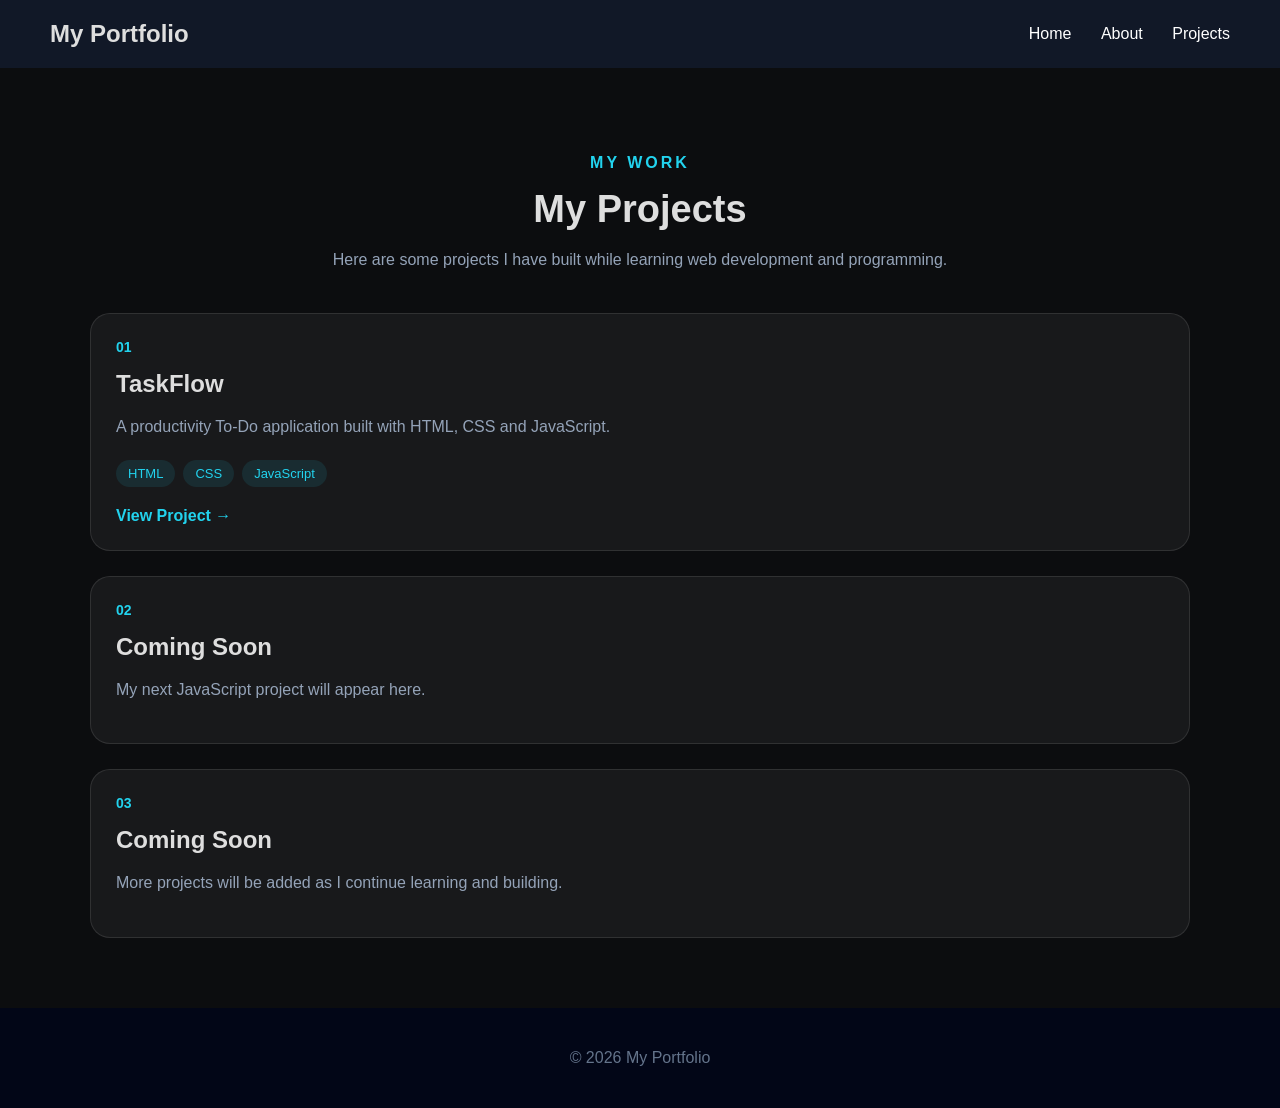
==== projects.html @ 9eb013af "Add portfolio and todo project" ====
<!DOCTYPE html>
<html lang="en">

<head>

    <meta charset="UTF-8">

    <meta name="viewport" content="width=device-width, initial-scale=1.0">

    <title>My Projects</title>

    <link rel="stylesheet" href="style.css">

</head>

<body>

    <nav>

        <h2>My Portfolio</h2>

        <div id="nav-links">

            <a href="index.html">Home</a>

            <a href="about.html">About</a>

            <a href="projects.html">Projects</a>

        </div>

    </nav>


    <main class="projects-page">

        <p class="section-label">MY WORK</p>

        <h1>My Projects</h1>

        <p class="projects-intro">
            Here are some projects I have built while learning
            web development and programming.
        </p>


        <div class="projects-container">

            <!-- TaskFlow -->

            <div class="project-card">

                <div class="project-number">
                    01
                </div>

                <h2>TaskFlow</h2>

                <p>
                    A productivity To-Do application built with
                    HTML, CSS and JavaScript.
                </p>

                <div class="tech">

                    <span>HTML</span>
                    <span>CSS</span>
                    <span>JavaScript</span>

                </div>

                <a
                    href="todo-project/index.html"
                    class="project-link"
                >
                    View Project →
                </a>

            </div>


            <!-- Future Project -->

            <div class="project-card">

                <div class="project-number">
                    02
                </div>

                <h2>Coming Soon</h2>

                <p>
                    My next JavaScript project will appear here.
                </p>

            </div>


            <!-- Future Project -->

            <div class="project-card">

                <div class="project-number">
                    03
                </div>

                <h2>Coming Soon</h2>

                <p>
                    More projects will be added as I continue
                    learning and building.
                </p>

            </div>

        </div>

    </main>


    <footer>

        <p>
            © 2026 My Portfolio
        </p>

    </footer>

</body>

</html>
---- style.css ----
body {
    margin: 0;
    background-color: #0c0d0f;
    color: rgb(222, 222, 222);
    font-family: Arial, sans-serif;
}

nav {
    display: flex;
    justify-content: space-between;
    align-items: center;
    padding: 20px 50px;
    background-color: #111827;
}

nav h2 {
    margin: 0;
}

nav a {
    color: white;
    text-decoration: none;
    margin-left: 25px;
}

nav a:hover {
    color: #29667f;
}
.hero {
    text-align: center;
    padding: 150px 20px 100px;
}

.welcome {
    color: #38bdf8;
    font-size: 14px;
    letter-spacing: 3px;
}

.hero h1 {
    font-size: 32px;
    margin: 20px 0;
}

.hero-text {
    max-width: 600px;
    margin: auto;
    color: #cbd5e1;
    font-size: 18px;
    line-height: 1.5;
}

.hero-buttons {
    margin-top: 35px;
}

.btn {
    display: inline-block;
    padding: 14px 25px;
    margin: 10px;
    background-color: #38bdf8;
    color: #0f172a;
    text-decoration: none;
    border-radius: 8px;
    font-weight: bold;
}

.btn:hover {
    transform: translateY(-3px);
}

.secondary {
    background-color: transparent;
    color: white;
    border: 1px solid #38bdf8;
}
.skills {
    padding: 80px 50px;
    text-align: center;
}

.section-title {
    color: #38bdf8;
    letter-spacing: 3px;
    font-size: 14px;
}

.skills h2 {
    font-size: 35px;
    margin-bottom: 40px;
}

.skills-container {
    max-width: 1000px;
    margin: auto;
    display: grid;
    grid-template-columns: repeat(3, 1fr);
    gap: 20px;
}

.skill-card {
    background-color: #111827;
    border: 1px solid #1e293b;
    border-radius: 15px;
    padding: 30px;
    transition: 0.3s;
}

.skill-card h3 {
    font-size: 22px;
}

.skill-card p {
    color: #94a3b8;
}

.skill-card:hover {
    transform: translateY(-8px);
    border-color: #38bdf8;
}
.projects {
    padding: 100px 50px;
    text-align: center;
}

.projects h2 {
    font-size: 40px;
    margin-bottom: 50px;
}

.projects-container {
    max-width: 1100px;
    margin: auto;
    display: grid;
    grid-template-columns: repeat(3, 1fr);
    gap: 25px;
}

.project-card {
    background: #111827;
    border: 1px solid #1e293b;
    border-radius: 18px;
    text-align: left;
    transition: 0.3s;
}

.project-content {
    padding: 30px;
}

.project-number {
    color: #38bdf8;
    font-weight: bold;
}

.project-card h3 {
    font-size: 24px;
}

.project-card p {
    color: #94a3b8;
    line-height: 1.6;
}

.tech {
    display: flex;
    flex-wrap: wrap;
    gap: 8px;
    margin: 25px 0;
}

.tech span {
    background: #1e293b;
    color: #38bdf8;
    padding: 6px 10px;
    border-radius: 6px;
    font-size: 13px;
}

.project-link {
    color: white;
    text-decoration: none;
    font-weight: bold;
}

.project-link:hover {
    color: #38bdf8;
}

.project-card:hover {
    transform: translateY(-8px);
    border-color: #38bdf8;
}
.about {
    padding: 100px 50px;
    background: #0b1120;
}

.about > h2,
.about > .section-title {
    text-align: center;
}

.about h2 {
    font-size: 40px;
    margin-bottom: 50px;
}

.about-container {
    max-width: 1000px;
    margin: auto;
    display: grid;
    grid-template-columns: 1.5fr 1fr;
    gap: 50px;
    align-items: center;
}

.about-text h3 {
    font-size: 28px;
}

.about-text p {
    color: #94a3b8;
    line-height: 1.8;
}

.education-card {
    background: #111827;
    border: 1px solid #1e293b;
    padding: 30px;
    border-radius: 18px;
}

.education-card p {
    color: #94a3b8;
}
.contact {
    padding: 100px 20px;
    text-align: center;
}

.contact h2 {
    font-size: 40px;
}

.contact > p:not(.section-title) {
    color: #94a3b8;
    margin-bottom: 30px;
}
footer {
    padding: 25px;
    text-align: center;
    background: #020617;
    color: #64748b;
}
/* Mobile Responsive Design */

@media (max-width: 768px) {

    nav {
        padding: 20px;
        flex-direction: column;
        gap: 15px;
    }

    nav a {
        margin-left: 10px;
        margin-right: 10px;
    }

    .hero {
        padding: 100px 20px 70px;
    }

    .hero h1 {
        font-size: 40px;
    }

    .hero-text {
        font-size: 16px;
    }

    .skills {
        padding: 70px 20px;
    }

    .skills-container {
        grid-template-columns: 1fr;
    }

    .projects {
        padding: 70px 20px;
    }

    .projects-container {
        grid-template-columns: 1fr;
    }

    .about {
        padding: 70px 20px;
    }

    .about-container {
        grid-template-columns: 1fr;
        gap: 30px;
    }

    .contact {
        padding: 70px 20px;
    }

}
#theme-btn {
    padding: 10px 15px;
    border: none;
    border-radius: 8px;
    background: #38bdf8;
    color: white;
    cursor: pointer;
    margin-left: 20px;
}

#theme-btn:hover {
    opacity: 0.8;
}
.light-mode {
    background: rgb(128, 153, 181);
    color: black;
}

.light-mode nav {
    background: #dddddd;
}

.light-mode .skill-card,
.light-mode .project-card,
.light-mode .education-card {
    background: #f0f0f0;
    color: black;
}
#menu-btn {
    display: none;
    background: transparent;
    color: white;
    border: none;
    font-size: 28px;
    cursor: pointer;
}
#menu-btn {
    display: none;
    background: transparent;
    color: white;
    border: none;
    font-size: 28px;
    cursor: pointer;
}
@media (max-width: 768px) {

    nav {
        position: relative;
        flex-direction: row;
        flex-wrap: wrap;
        padding: 20px;
    }

    #menu-btn {
        display: block;
        margin-left: auto;
    }

    #nav-links {
        display: none;
        width: 100%;
        flex-direction: column;
        align-items: center;
        gap: 20px;
        padding: 20px 0;
    }

    #nav-links.active {
        display: flex;
    }

    nav a {
        margin: 0;
    }

    #theme-btn {
        margin-left: 0;
    }

    .hero {
        padding: 80px 20px 70px;
    }

    .hero h1 {
        font-size: 40px;
    }

    .skills-container {
        grid-template-columns: 1fr;
    }

    .projects-container {
        grid-template-columns: 1fr;
    }

    .about-container {
        grid-template-columns: 1fr;
    }
}
.projects {
    padding: 70px 15px;
}

.projects h2 {
    font-size: 32px;
}

.projects-container {
    grid-template-columns: 1fr;
    gap: 20px;
}

.project-content {
    padding: 25px;
}
.projects-page {
    padding: 100px 50px;
    text-align: center;
    min-height: 70vh;
}

.projects-page h1 {
    font-size: 50px;
    margin: 15px 0;
}

.projects-intro {
    max-width: 600px;
    margin: 0 auto 60px;
    color: #94a3b8;
    line-height: 1.7;
}
.projects-page {
    padding: 70px 15px;
}

.projects-page h1 {
    font-size: 38px;
}

.projects-intro {
    font-size: 16px;
}
.projects {
    padding: 100px 50px;
    text-align: center;
}

.section-label {
    color: #22d3ee;
    font-weight: bold;
    letter-spacing: 3px;
}

.projects h2 {
    font-size: 42px;
    margin: 15px 0;
}

.section-description {
    max-width: 600px;
    margin: 0 auto 50px;
    color: #94a3b8;
}

.projects-container {
    max-width: 1100px;
    margin: auto;

    display: grid;
    grid-template-columns: repeat(3, 1fr);

    gap: 25px;
}

.project-card {
    padding: 30px;
    text-align: left;

    background: rgba(255, 255, 255, 0.05);

    border: 1px solid rgba(255, 255, 255, 0.1);

    border-radius: 20px;

    transition: 0.3s;
}

.project-card:hover {
    transform: translateY(-10px);
}

.project-number {
    color: #22d3ee;
    font-size: 14px;
    font-weight: bold;
}

.project-card h3 {
    font-size: 24px;
    margin: 15px 0;
}

.project-card p {
    color: #94a3b8;
    line-height: 1.6;
}

.tech {
    display: flex;
    flex-wrap: wrap;
    gap: 8px;
    margin: 20px 0;
}

.tech span {
    padding: 6px 12px;

    border-radius: 20px;

    background: rgba(34, 211, 238, 0.1);

    color: #22d3ee;

    font-size: 13px;
}

.project-link {
    color: #22d3ee;
    text-decoration: none;
    font-weight: bold;
}
/* =========================
   PROJECTS PAGE
========================= */

.projects-page {
    min-height: 80vh;
    padding: 100px 50px;
    text-align: center;
}

.projects-page h1 {
    font-size: 52px;
    margin: 15px 0;
}

.projects-intro {
    max-width: 650px;
    margin: 0 auto 60px;
    color: #94a3b8;
    line-height: 1.7;
}

.projects-page .projects-container {
    max-width: 1100px;
    margin: 0 auto;

    display: grid;
    grid-template-columns: repeat(3, 1fr);

    gap: 25px;
}

.projects-page .project-card {
    padding: 30px;
    text-align: left;

    background: rgba(255, 255, 255, 0.05);

    border: 1px solid rgba(255, 255, 255, 0.1);

    border-radius: 20px;

    transition: 0.3s ease;
}

.projects-page .project-card:hover {
    transform: translateY(-8px);
}

.projects-page .project-number {
    color: #22d3ee;
    font-weight: bold;
    font-size: 14px;
}

.projects-page .project-card h2 {
    margin: 15px 0;
}

.projects-page .project-card p {
    color: #94a3b8;
    line-height: 1.6;
}

.projects-page .tech {
    display: flex;
    flex-wrap: wrap;
    gap: 8px;
    margin: 20px 0;
}

.projects-page .tech span {
    padding: 6px 12px;

    border-radius: 20px;

    background: rgba(34, 211, 238, 0.1);

    color: #22d3ee;

    font-size: 13px;
}

.projects-page .project-link {
    color: #22d3ee;
    text-decoration: none;
    font-weight: bold;
}

.projects-page .project-link:hover {
    text-decoration: underline;
}
.projects-page {
    padding: 70px 15px;
}

.projects-page h1 {
    font-size: 38px;
}

.projects-intro {
    font-size: 16px;
    margin-bottom: 40px;
}

.projects-page .projects-container {
    grid-template-columns: 1fr;
}

.projects-page .project-card {
    padding: 25px;
}
.project-buttons {
    display: flex;
    align-items: center;
    gap: 15px;
    margin-top: 20px;
}

.github-link {
    display: inline-block;
    padding: 8px 14px;

    border: 1px solid rgba(255, 255, 255, 0.2);
    border-radius: 8px;

    color: white;
    text-decoration: none;

    transition: 0.3s;
}

.github-link:hover {
    border-color: #22d3ee;
    color: #22d3ee;
}
.project-buttons {
    flex-wrap: wrap;
}
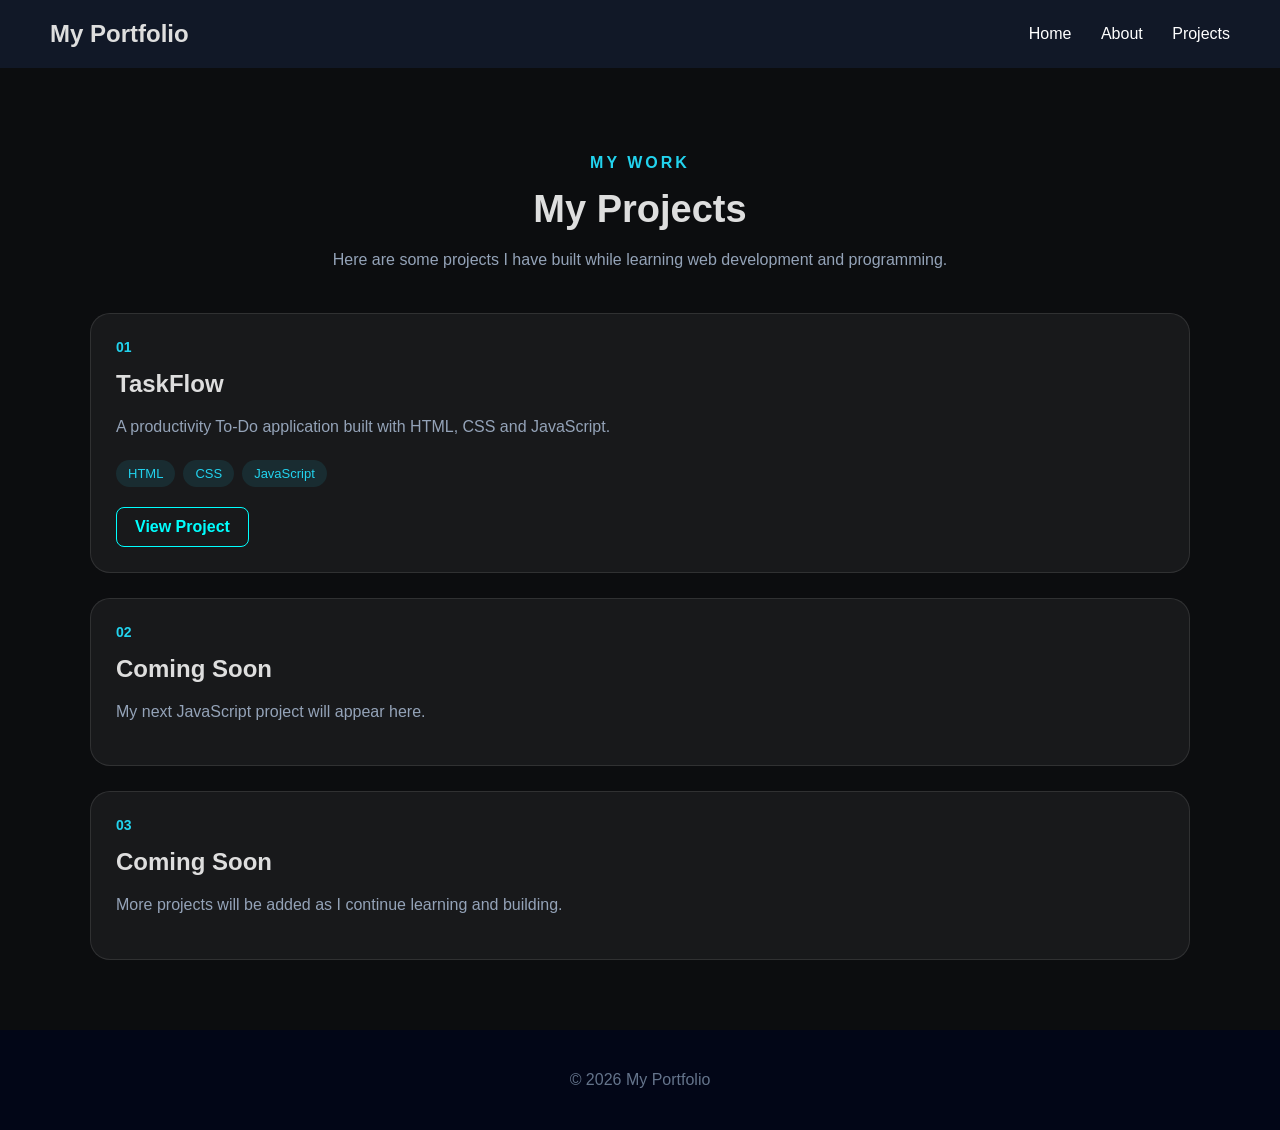
==== commit 01ac92b9: "Update portfolio and todo project" ====
--- a/projects.html
+++ b/projects.html
@@ -23,7 +23,7 @@
 
             <a href="index.html">Home</a>
 
-            <a href="about.html">About</a>
+            <a href="index.html#about">About</a>
 
             <a href="projects.html">Projects</a>
 
@@ -69,12 +69,9 @@
 
                 </div>
 
-                <a
-                    href="todo-project/index.html"
-                    class="project-link"
-                >
-                    View Project →
-                </a>
+<div class="project-links">
+    <a href="todo-project/index.html">View Project</a>
+</div>
 
             </div>
 
--- a/style.css
+++ b/style.css
@@ -680,4 +680,84 @@
 }
 .project-buttons {
     flex-wrap: wrap;
+}
+
+.project-links {
+    display: flex;
+    gap: 15px;
+    margin-top: 20px;
+}
+
+.project-links a {
+    color: #00ffff;
+    text-decoration: none;
+    font-weight: 600;
+    transition: 0.3s ease;
+}
+
+.project-links a:hover {
+    color: #ffffff;
+    text-decoration: underline;
+}
+
+.project-links {
+    display: flex;
+    gap: 15px;
+    margin-top: 20px;
+}
+
+.project-links a {
+    display: inline-block;
+    padding: 10px 18px;
+    border: 1px solid #00ffff;
+    border-radius: 8px;
+    color: #00ffff;
+    text-decoration: none;
+    font-weight: 600;
+    transition: 0.3s ease;
+}
+
+.project-links a:hover {
+    background: #00ffff;
+    color: #111;
+    box-shadow: 0 0 15px #00ffff;
+}
+
+/* Light theme contrast overrides */
+.light-mode nav a,
+.light-mode #menu-btn {
+    color: #0f172a;
+}
+
+.light-mode .secondary {
+    color: #0f172a;
+}
+
+.light-mode .about {
+    background: #e2e8f0;
+}
+
+.light-mode footer {
+    background: #cbd5e1;
+    color: #334155;
+}
+
+.light-mode .hero-text,
+.light-mode .skill-card p,
+.light-mode .project-card p,
+.light-mode .about-text p,
+.light-mode .education-card p,
+.light-mode .contact > p:not(.section-title),
+.light-mode .section-description,
+.light-mode .projects-intro {
+    color: #475569;
+}
+
+.light-mode .tech span {
+    background: #dbeafe;
+    color: #075985;
+}
+
+.light-mode .project-link {
+    color: #075985;
 }
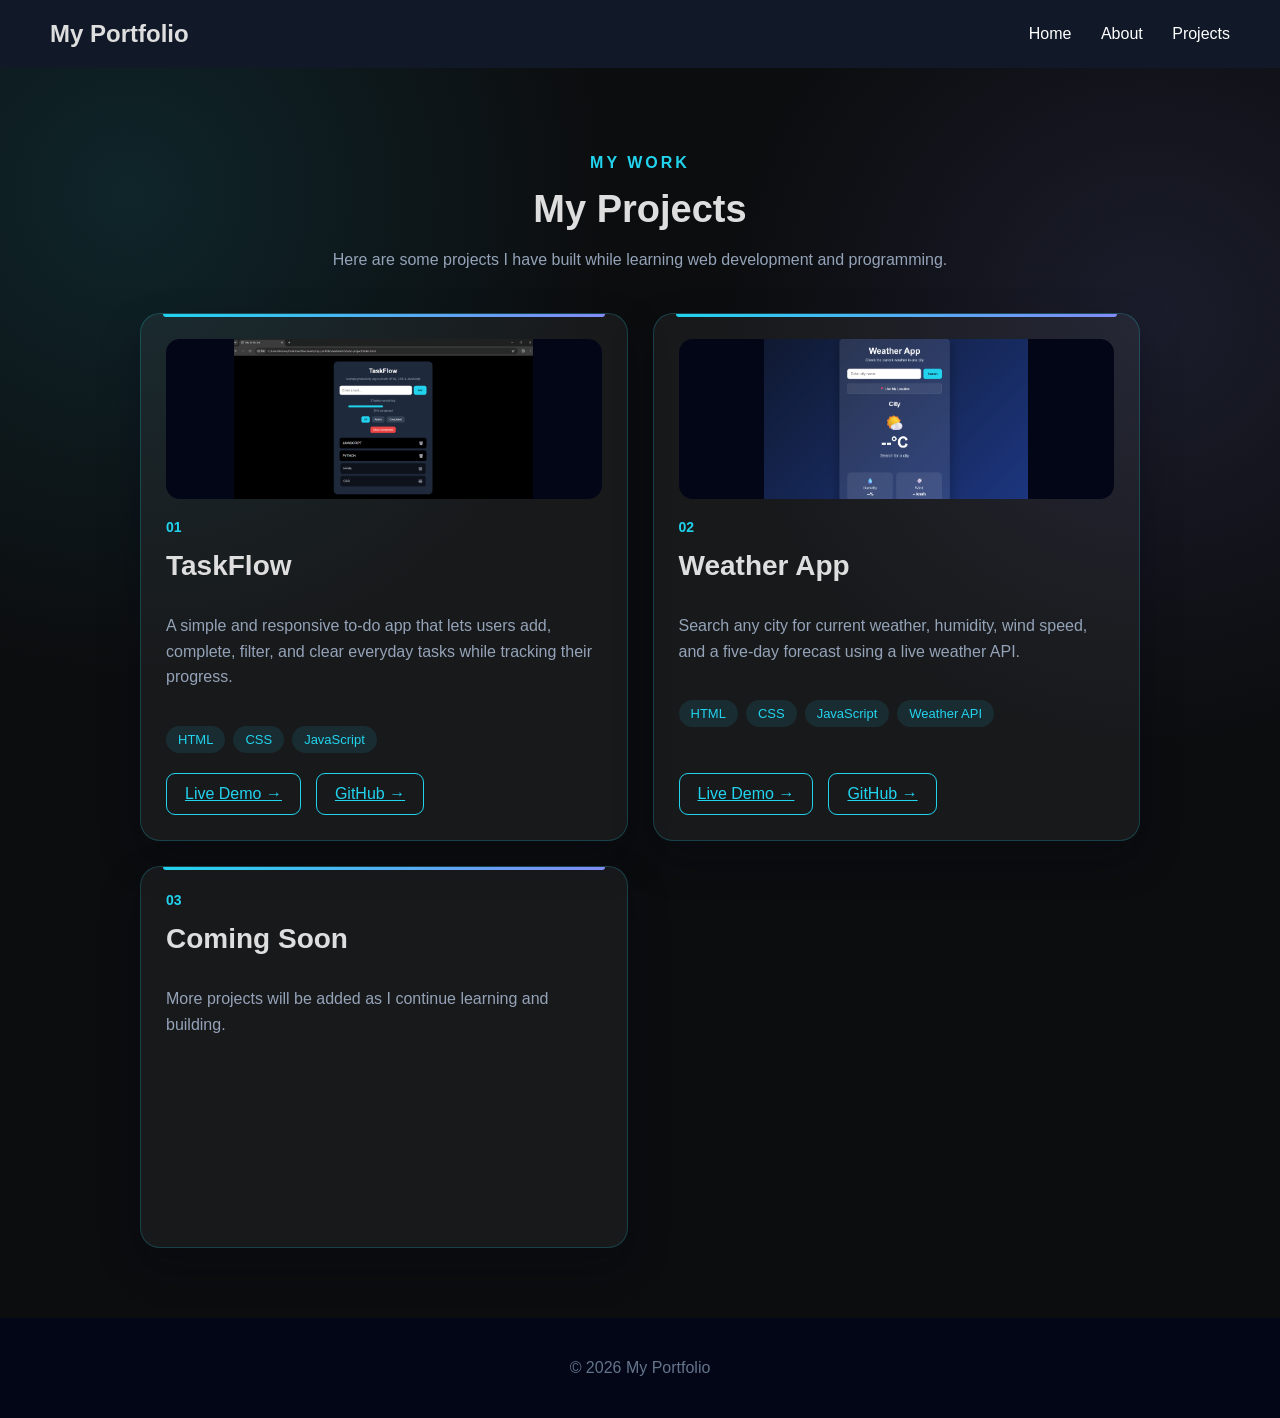
==== commit ceff2e0d: "Add weather app and project previews" ====
--- a/projects.html
+++ b/projects.html
@@ -1,128 +1,117 @@
-<!DOCTYPE html>
+<!doctype html>
 <html lang="en">
+  <head>
+    <meta charset="UTF-8" />
 
-<head>
-
-    <meta charset="UTF-8">
-
-    <meta name="viewport" content="width=device-width, initial-scale=1.0">
+    <meta name="viewport" content="width=device-width, initial-scale=1.0" />
 
     <title>My Projects</title>
 
-    <link rel="stylesheet" href="style.css">
+    <link rel="stylesheet" href="style.css" />
+  </head>
 
-</head>
+  <body>
+    <nav>
+      <h2>My Portfolio</h2>
 
-<body>
+      <div id="nav-links">
+        <a href="index.html">Home</a>
 
-    <nav>
+        <a href="index.html#about">About</a>
 
-        <h2>My Portfolio</h2>
+        <a href="projects.html">Projects</a>
+      </div>
+    </nav>
 
-        <div id="nav-links">
+    <main class="projects-page">
+      <p class="section-label">MY WORK</p>
 
-            <a href="index.html">Home</a>
+      <h1>My Projects</h1>
 
-            <a href="index.html#about">About</a>
+      <p class="projects-intro">
+        Here are some projects I have built while learning web development and
+        programming.
+      </p>
 
-            <a href="projects.html">Projects</a>
+      <div class="projects-container">
+        <!-- TaskFlow -->
 
+        <div class="project-card">
+          <img src="images/taskflow.png" alt="TaskFlow To-Do App" class="project-image" />
+
+          <div class="project-number">01</div>
+
+          <h2>TaskFlow</h2>
+
+          <p>
+            A simple and responsive to-do app that lets users add, complete,
+            filter, and clear everyday tasks while tracking their progress.
+          </p>
+
+          <div class="tech">
+            <span>HTML</span>
+            <span>CSS</span>
+            <span>JavaScript</span>
+          </div>
+
+          <div class="project-buttons">
+            <a href="todo-project/index.html">Live Demo →</a>
+            <a
+              href="https://github.com/maybeShankar/my-portfolio/tree/main/todo-project"
+              target="_blank"
+              rel="noopener noreferrer"
+            >GitHub →</a>
+          </div>
         </div>
 
-    </nav>
+        <!-- Future Project -->
+        <!-- Weather App -->
 
+        <div class="project-card">
+          <img src="images/weather.png" alt="Weather App" class="project-image" />
 
-    <main class="projects-page">
+          <div class="project-number">02</div>
 
-        <p class="section-label">MY WORK</p>
+          <h2>Weather App</h2>
 
-        <h1>My Projects</h1>
+          <p>
+            Search any city for current weather, humidity, wind speed, and a
+            five-day forecast using a live weather API.
+          </p>
 
-        <p class="projects-intro">
-            Here are some projects I have built while learning
-            web development and programming.
-        </p>
+          <div class="tech">
+            <span>HTML</span>
+            <span>CSS</span>
+            <span>JavaScript</span>
+            <span>Weather API</span>
+          </div>
 
-
-        <div class="projects-container">
-
-            <!-- TaskFlow -->
-
-            <div class="project-card">
-
-                <div class="project-number">
-                    01
-                </div>
-
-                <h2>TaskFlow</h2>
-
-                <p>
-                    A productivity To-Do application built with
-                    HTML, CSS and JavaScript.
-                </p>
-
-                <div class="tech">
-
-                    <span>HTML</span>
-                    <span>CSS</span>
-                    <span>JavaScript</span>
-
-                </div>
-
-<div class="project-links">
-    <a href="todo-project/index.html">View Project</a>
-</div>
-
-            </div>
-
-
-            <!-- Future Project -->
-
-            <div class="project-card">
-
-                <div class="project-number">
-                    02
-                </div>
-
-                <h2>Coming Soon</h2>
-
-                <p>
-                    My next JavaScript project will appear here.
-                </p>
-
-            </div>
-
-
-            <!-- Future Project -->
-
-            <div class="project-card">
-
-                <div class="project-number">
-                    03
-                </div>
-
-                <h2>Coming Soon</h2>
-
-                <p>
-                    More projects will be added as I continue
-                    learning and building.
-                </p>
-
-            </div>
-
+          <div class="project-buttons">
+            <a href="weather-app/index.html">Live Demo →</a>
+            <a
+              href="https://github.com/maybeShankar/my-portfolio/tree/main/weather-app"
+              target="_blank"
+              rel="noopener noreferrer"
+            >GitHub →</a>
+          </div>
         </div>
 
+        <!-- Future Project -->
+
+        <div class="project-card">
+          <div class="project-number">03</div>
+
+          <h2>Coming Soon</h2>
+
+          <p>
+            More projects will be added as I continue learning and building.
+          </p>
+        </div>
+      </div>
     </main>
 
-
     <footer>
-
-        <p>
-            © 2026 My Portfolio
-        </p>
-
+      <p>© 2026 My Portfolio</p>
     </footer>
-
-</body>
-
-</html>+  </body>
+</html>
--- a/style.css
+++ b/style.css
@@ -760,4 +760,213 @@
 
 .light-mode .project-link {
     color: #075985;
+}
+
+/* Featured project polish */
+.projects .project-card {
+    position: relative;
+    display: flex;
+    min-height: 350px;
+    padding: 30px;
+    flex-direction: column;
+    overflow: hidden;
+    box-shadow: 0 16px 36px rgba(2, 6, 23, 0.28);
+}
+
+.projects .project-card::before {
+    position: absolute;
+    top: 0;
+    right: 0;
+    left: 0;
+    height: 4px;
+    content: "";
+    background: linear-gradient(90deg, #22d3ee, #818cf8);
+    transform: scaleX(0);
+    transform-origin: left;
+    transition: transform 0.3s ease;
+}
+
+.projects .project-card:hover::before {
+    transform: scaleX(1);
+}
+
+.projects .project-card h3 {
+    margin: 14px 0 10px;
+}
+
+.projects .project-card .project-link {
+    width: fit-content;
+    margin-top: auto;
+    padding: 11px 16px;
+    border: 1px solid #22d3ee;
+    border-radius: 9px;
+    color: #22d3ee;
+    transition: background 0.25s ease, color 0.25s ease, transform 0.25s ease;
+}
+
+.projects .project-card .project-link:hover {
+    background: #22d3ee;
+    color: #0f172a;
+    transform: translateX(4px);
+}
+
+.projects .project-card:last-child {
+    background: linear-gradient(145deg, #111827, #172554);
+}
+
+.light-mode .projects .project-card .project-link {
+    color: #075985;
+    border-color: #075985;
+}
+
+.light-mode .projects .project-card .project-link:hover {
+    background: #075985;
+    color: #ffffff;
+}
+
+/* Projects page: responsive layout and richer project cards */
+.projects-page {
+    background:
+        radial-gradient(circle at 10% 10%, rgba(34, 211, 238, 0.12), transparent 30%),
+        radial-gradient(circle at 90% 20%, rgba(129, 140, 248, 0.12), transparent 28%);
+}
+
+.projects-page .projects-container {
+    grid-template-columns: repeat(2, minmax(0, 1fr));
+    max-width: 1000px;
+    align-items: stretch;
+}
+
+.projects-page .project-card {
+    position: relative;
+    display: flex;
+    min-height: 330px;
+    flex-direction: column;
+    border-color: rgba(34, 211, 238, 0.22);
+    box-shadow: 0 18px 40px rgba(2, 6, 23, 0.28);
+}
+
+.projects-page .project-card::before {
+    position: absolute;
+    top: 0;
+    right: 22px;
+    left: 22px;
+    height: 3px;
+    border-radius: 0 0 999px 999px;
+    content: "";
+    background: linear-gradient(90deg, #22d3ee, #818cf8);
+}
+
+.projects-page .project-card h2 {
+    font-size: 28px;
+}
+
+.projects-page .project-links,
+.projects-page .project-buttons {
+    margin-top: auto;
+}
+
+.projects-page .project-links a,
+.projects-page .project-buttons a {
+    padding: 11px 18px;
+    border: 1px solid #22d3ee;
+    border-radius: 9px;
+    color: #22d3ee;
+}
+
+.projects-page .project-links a:hover,
+.projects-page .project-buttons a:hover {
+    background: #22d3ee;
+    color: #0f172a;
+    box-shadow: 0 0 20px rgba(34, 211, 238, 0.38);
+    text-decoration: none;
+}
+
+.light-mode .projects-page {
+    background:
+        radial-gradient(circle at 10% 10%, rgba(14, 165, 233, 0.16), transparent 30%),
+        #f8fafc;
+}
+
+@media (max-width: 700px) {
+    .projects-page .projects-container {
+        grid-template-columns: 1fr;
+    }
+
+    .projects-page .project-card {
+        min-height: 0;
+    }
+}
+
+/* Portfolio identity and professional profile links */
+.hero-role {
+    margin: 0 0 16px;
+    color: #22d3ee;
+    font-size: 17px;
+    font-weight: 700;
+    letter-spacing: 0.4px;
+}
+
+.hero-buttons {
+    display: flex;
+    max-width: 760px;
+    margin: 35px auto 0;
+    flex-wrap: wrap;
+    justify-content: center;
+    gap: 12px;
+}
+
+.hero-buttons .btn {
+    margin: 0;
+}
+
+.social-btn {
+    border: 1px solid rgba(34, 211, 238, 0.55);
+    background: rgba(34, 211, 238, 0.1);
+    color: #dffcff;
+}
+
+.social-btn:hover {
+    background: #22d3ee;
+    color: #0f172a;
+}
+
+.resume-soon {
+    border: 1px dashed rgba(148, 163, 184, 0.65);
+    background: transparent;
+    color: #94a3b8;
+    cursor: not-allowed;
+}
+
+.light-mode .hero-role {
+    color: #075985;
+}
+
+.light-mode .social-btn {
+    border-color: #075985;
+    background: #e0f2fe;
+    color: #075985;
+}
+
+.light-mode .social-btn:hover {
+    background: #075985;
+    color: #ffffff;
+}
+
+@media (max-width: 520px) {
+    .hero-buttons .btn {
+        width: 100%;
+        max-width: 280px;
+    }
+}
+
+.project-image {
+    width: 100%;
+    height: 160px;
+    object-fit: contain;
+    object-position: center;
+    background: #020617;
+    border-radius: 14px;
+    margin-bottom: 20px;
+    display: block;
 }
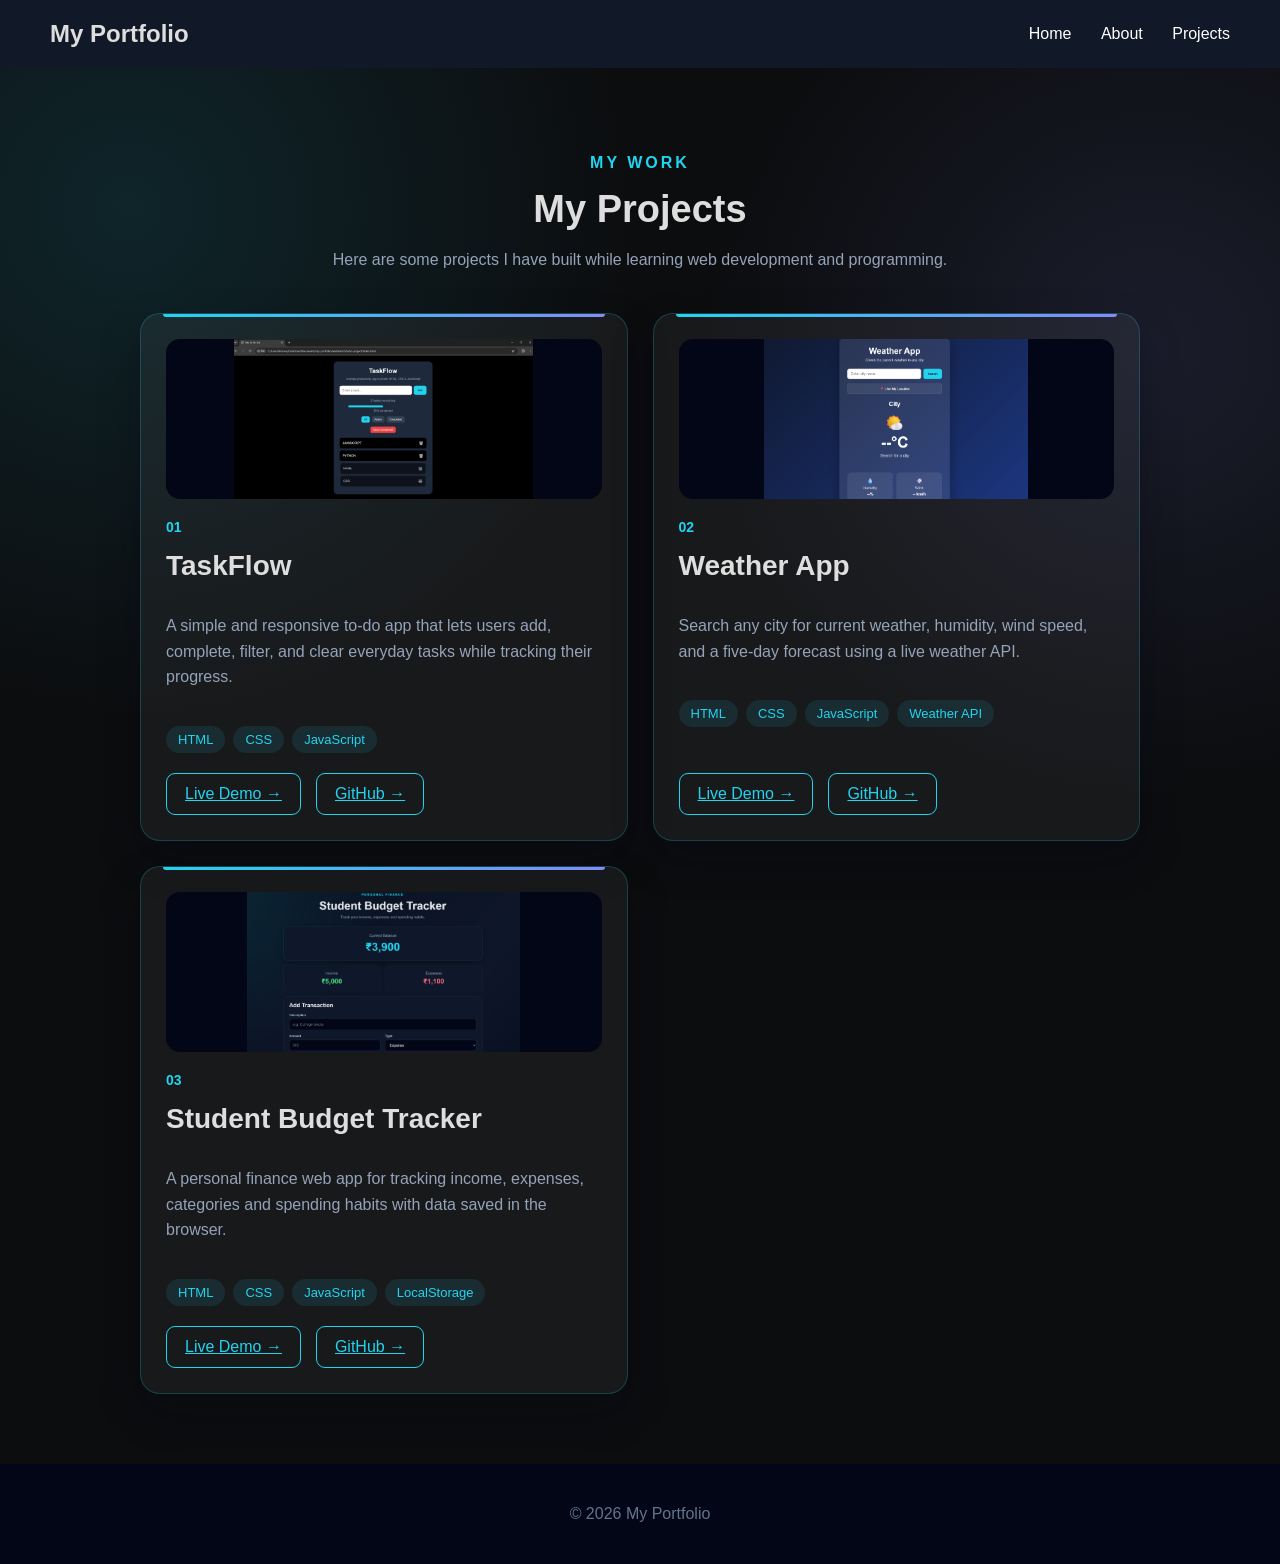
==== commit 92c1b8b1: "Add expense tracker to portfolio" ====
--- a/projects.html
+++ b/projects.html
@@ -96,16 +96,39 @@
           </div>
         </div>
 
-        <!-- Future Project -->
+        <!-- Student Budget Tracker -->
 
         <div class="project-card">
+          <img
+            src="images/expense-tracker.png"
+            alt="Student Budget Tracker"
+            class="project-image"
+          />
+
           <div class="project-number">03</div>
 
-          <h2>Coming Soon</h2>
+          <h2>Student Budget Tracker</h2>
 
           <p>
-            More projects will be added as I continue learning and building.
+            A personal finance web app for tracking income, expenses,
+            categories and spending habits with data saved in the browser.
           </p>
+
+          <div class="tech">
+            <span>HTML</span>
+            <span>CSS</span>
+            <span>JavaScript</span>
+            <span>LocalStorage</span>
+          </div>
+
+          <div class="project-buttons">
+            <a href="expense-tracker/index.html">Live Demo →</a>
+            <a
+              href="https://github.com/maybeShankar/my-portfolio/tree/main/expense-tracker"
+              target="_blank"
+              rel="noopener noreferrer"
+            >GitHub →</a>
+          </div>
         </div>
       </div>
     </main>
--- a/style.css
+++ b/style.css
@@ -1,745 +1,742 @@
 body {
-    margin: 0;
-    background-color: #0c0d0f;
-    color: rgb(222, 222, 222);
-    font-family: Arial, sans-serif;
+  margin: 0;
+  background-color: #0c0d0f;
+  color: rgb(222, 222, 222);
+  font-family: Arial, sans-serif;
 }
 
 nav {
-    display: flex;
-    justify-content: space-between;
-    align-items: center;
-    padding: 20px 50px;
-    background-color: #111827;
+  display: flex;
+  justify-content: space-between;
+  align-items: center;
+  padding: 20px 50px;
+  background-color: #111827;
 }
 
 nav h2 {
-    margin: 0;
+  margin: 0;
 }
 
 nav a {
-    color: white;
-    text-decoration: none;
-    margin-left: 25px;
+  color: white;
+  text-decoration: none;
+  margin-left: 25px;
 }
 
 nav a:hover {
-    color: #29667f;
+  color: #29667f;
 }
 .hero {
-    text-align: center;
-    padding: 150px 20px 100px;
+  text-align: center;
+  padding: 150px 20px 100px;
 }
 
 .welcome {
-    color: #38bdf8;
-    font-size: 14px;
-    letter-spacing: 3px;
+  color: #38bdf8;
+  font-size: 14px;
+  letter-spacing: 3px;
 }
 
 .hero h1 {
-    font-size: 32px;
-    margin: 20px 0;
+  font-size: 32px;
+  margin: 20px 0;
 }
 
 .hero-text {
-    max-width: 600px;
-    margin: auto;
-    color: #cbd5e1;
-    font-size: 18px;
-    line-height: 1.5;
+  max-width: 600px;
+  margin: auto;
+  color: #cbd5e1;
+  font-size: 18px;
+  line-height: 1.5;
 }
 
 .hero-buttons {
-    margin-top: 35px;
+  margin-top: 35px;
 }
 
 .btn {
-    display: inline-block;
-    padding: 14px 25px;
-    margin: 10px;
-    background-color: #38bdf8;
-    color: #0f172a;
-    text-decoration: none;
-    border-radius: 8px;
-    font-weight: bold;
+  display: inline-block;
+  padding: 14px 25px;
+  margin: 10px;
+  background-color: #38bdf8;
+  color: #0f172a;
+  text-decoration: none;
+  border-radius: 8px;
+  font-weight: bold;
 }
 
 .btn:hover {
-    transform: translateY(-3px);
+  transform: translateY(-3px);
 }
 
 .secondary {
-    background-color: transparent;
-    color: white;
-    border: 1px solid #38bdf8;
+  background-color: transparent;
+  color: white;
+  border: 1px solid #38bdf8;
 }
 .skills {
-    padding: 80px 50px;
-    text-align: center;
+  padding: 80px 50px;
+  text-align: center;
 }
 
 .section-title {
-    color: #38bdf8;
-    letter-spacing: 3px;
-    font-size: 14px;
+  color: #38bdf8;
+  letter-spacing: 3px;
+  font-size: 14px;
 }
 
 .skills h2 {
-    font-size: 35px;
-    margin-bottom: 40px;
+  font-size: 35px;
+  margin-bottom: 40px;
 }
 
 .skills-container {
-    max-width: 1000px;
-    margin: auto;
-    display: grid;
-    grid-template-columns: repeat(3, 1fr);
-    gap: 20px;
+  max-width: 1000px;
+  margin: auto;
+  display: grid;
+  grid-template-columns: repeat(3, 1fr);
+  gap: 20px;
 }
 
 .skill-card {
-    background-color: #111827;
-    border: 1px solid #1e293b;
-    border-radius: 15px;
-    padding: 30px;
-    transition: 0.3s;
+  background-color: #111827;
+  border: 1px solid #1e293b;
+  border-radius: 15px;
+  padding: 30px;
+  transition: 0.3s;
 }
 
 .skill-card h3 {
-    font-size: 22px;
+  font-size: 22px;
 }
 
 .skill-card p {
-    color: #94a3b8;
+  color: #94a3b8;
 }
 
 .skill-card:hover {
-    transform: translateY(-8px);
-    border-color: #38bdf8;
+  transform: translateY(-8px);
+  border-color: #38bdf8;
 }
 .projects {
-    padding: 100px 50px;
-    text-align: center;
+  padding: 100px 50px;
+  text-align: center;
 }
 
 .projects h2 {
-    font-size: 40px;
-    margin-bottom: 50px;
+  font-size: 40px;
+  margin-bottom: 50px;
 }
 
 .projects-container {
-    max-width: 1100px;
-    margin: auto;
-    display: grid;
-    grid-template-columns: repeat(3, 1fr);
-    gap: 25px;
+  max-width: 1100px;
+  margin: auto;
+  display: grid;
+  grid-template-columns: repeat(3, 1fr);
+  gap: 25px;
 }
 
 .project-card {
-    background: #111827;
-    border: 1px solid #1e293b;
-    border-radius: 18px;
-    text-align: left;
-    transition: 0.3s;
+  background: #111827;
+  border: 1px solid #1e293b;
+  border-radius: 18px;
+  text-align: left;
+  transition: 0.3s;
 }
 
 .project-content {
-    padding: 30px;
+  padding: 30px;
 }
 
 .project-number {
-    color: #38bdf8;
-    font-weight: bold;
+  color: #38bdf8;
+  font-weight: bold;
 }
 
 .project-card h3 {
-    font-size: 24px;
+  font-size: 24px;
 }
 
 .project-card p {
-    color: #94a3b8;
-    line-height: 1.6;
+  color: #94a3b8;
+  line-height: 1.6;
 }
 
 .tech {
-    display: flex;
-    flex-wrap: wrap;
-    gap: 8px;
-    margin: 25px 0;
+  display: flex;
+  flex-wrap: wrap;
+  gap: 8px;
+  margin: 25px 0;
 }
 
 .tech span {
-    background: #1e293b;
-    color: #38bdf8;
-    padding: 6px 10px;
-    border-radius: 6px;
-    font-size: 13px;
+  background: #1e293b;
+  color: #38bdf8;
+  padding: 6px 10px;
+  border-radius: 6px;
+  font-size: 13px;
 }
 
 .project-link {
-    color: white;
-    text-decoration: none;
-    font-weight: bold;
+  color: white;
+  text-decoration: none;
+  font-weight: bold;
 }
 
 .project-link:hover {
-    color: #38bdf8;
+  color: #38bdf8;
 }
 
 .project-card:hover {
-    transform: translateY(-8px);
-    border-color: #38bdf8;
+  transform: translateY(-8px);
+  border-color: #38bdf8;
 }
 .about {
-    padding: 100px 50px;
-    background: #0b1120;
+  padding: 100px 50px;
+  background: #0b1120;
 }
 
 .about > h2,
 .about > .section-title {
-    text-align: center;
+  text-align: center;
 }
 
 .about h2 {
+  font-size: 40px;
+  margin-bottom: 50px;
+}
+
+.about-container {
+  max-width: 1000px;
+  margin: auto;
+  display: grid;
+  grid-template-columns: 1.5fr 1fr;
+  gap: 50px;
+  align-items: center;
+}
+
+.about-text h3 {
+  font-size: 28px;
+}
+
+.about-text p {
+  color: #94a3b8;
+  line-height: 1.8;
+}
+
+.education-card {
+  background: #111827;
+  border: 1px solid #1e293b;
+  padding: 30px;
+  border-radius: 18px;
+}
+
+.education-card p {
+  color: #94a3b8;
+}
+.contact {
+  padding: 100px 20px;
+  text-align: center;
+}
+
+.contact h2 {
+  font-size: 40px;
+}
+
+.contact > p:not(.section-title) {
+  color: #94a3b8;
+  margin-bottom: 30px;
+}
+footer {
+  padding: 25px;
+  text-align: center;
+  background: #020617;
+  color: #64748b;
+}
+/* Mobile Responsive Design */
+
+@media (max-width: 768px) {
+  nav {
+    padding: 20px;
+    flex-direction: column;
+    gap: 15px;
+  }
+
+  nav a {
+    margin-left: 10px;
+    margin-right: 10px;
+  }
+
+  .hero {
+    padding: 100px 20px 70px;
+  }
+
+  .hero h1 {
     font-size: 40px;
-    margin-bottom: 50px;
-}
-
-.about-container {
-    max-width: 1000px;
-    margin: auto;
-    display: grid;
-    grid-template-columns: 1.5fr 1fr;
-    gap: 50px;
-    align-items: center;
-}
-
-.about-text h3 {
-    font-size: 28px;
-}
-
-.about-text p {
-    color: #94a3b8;
-    line-height: 1.8;
-}
-
-.education-card {
-    background: #111827;
-    border: 1px solid #1e293b;
-    padding: 30px;
-    border-radius: 18px;
-}
-
-.education-card p {
-    color: #94a3b8;
-}
-.contact {
-    padding: 100px 20px;
-    text-align: center;
-}
-
-.contact h2 {
-    font-size: 40px;
-}
-
-.contact > p:not(.section-title) {
-    color: #94a3b8;
-    margin-bottom: 30px;
-}
-footer {
-    padding: 25px;
-    text-align: center;
-    background: #020617;
-    color: #64748b;
-}
-/* Mobile Responsive Design */
-
-@media (max-width: 768px) {
-
-    nav {
-        padding: 20px;
-        flex-direction: column;
-        gap: 15px;
-    }
-
-    nav a {
-        margin-left: 10px;
-        margin-right: 10px;
-    }
-
-    .hero {
-        padding: 100px 20px 70px;
-    }
-
-    .hero h1 {
-        font-size: 40px;
-    }
-
-    .hero-text {
-        font-size: 16px;
-    }
-
-    .skills {
-        padding: 70px 20px;
-    }
-
-    .skills-container {
-        grid-template-columns: 1fr;
-    }
-
-    .projects {
-        padding: 70px 20px;
-    }
-
-    .projects-container {
-        grid-template-columns: 1fr;
-    }
-
-    .about {
-        padding: 70px 20px;
-    }
-
-    .about-container {
-        grid-template-columns: 1fr;
-        gap: 30px;
-    }
-
-    .contact {
-        padding: 70px 20px;
-    }
-
+  }
+
+  .hero-text {
+    font-size: 16px;
+  }
+
+  .skills {
+    padding: 70px 20px;
+  }
+
+  .skills-container {
+    grid-template-columns: 1fr;
+  }
+
+  .projects {
+    padding: 70px 20px;
+  }
+
+  .projects-container {
+    grid-template-columns: 1fr;
+  }
+
+  .about {
+    padding: 70px 20px;
+  }
+
+  .about-container {
+    grid-template-columns: 1fr;
+    gap: 30px;
+  }
+
+  .contact {
+    padding: 70px 20px;
+  }
 }
 #theme-btn {
-    padding: 10px 15px;
-    border: none;
-    border-radius: 8px;
-    background: #38bdf8;
-    color: white;
-    cursor: pointer;
-    margin-left: 20px;
+  padding: 10px 15px;
+  border: none;
+  border-radius: 8px;
+  background: #38bdf8;
+  color: white;
+  cursor: pointer;
+  margin-left: 20px;
 }
 
 #theme-btn:hover {
-    opacity: 0.8;
+  opacity: 0.8;
 }
 .light-mode {
-    background: rgb(128, 153, 181);
-    color: black;
+  background: rgb(128, 153, 181);
+  color: black;
 }
 
 .light-mode nav {
-    background: #dddddd;
+  background: #dddddd;
 }
 
 .light-mode .skill-card,
 .light-mode .project-card,
 .light-mode .education-card {
-    background: #f0f0f0;
-    color: black;
+  background: #f0f0f0;
+  color: black;
 }
 #menu-btn {
+  display: none;
+  background: transparent;
+  color: white;
+  border: none;
+  font-size: 28px;
+  cursor: pointer;
+}
+#menu-btn {
+  display: none;
+  background: transparent;
+  color: white;
+  border: none;
+  font-size: 28px;
+  cursor: pointer;
+}
+@media (max-width: 768px) {
+  nav {
+    position: relative;
+    flex-direction: row;
+    flex-wrap: wrap;
+    padding: 20px;
+  }
+
+  #menu-btn {
+    display: block;
+    margin-left: auto;
+  }
+
+  #nav-links {
     display: none;
-    background: transparent;
-    color: white;
-    border: none;
-    font-size: 28px;
-    cursor: pointer;
-}
-#menu-btn {
-    display: none;
-    background: transparent;
-    color: white;
-    border: none;
-    font-size: 28px;
-    cursor: pointer;
-}
-@media (max-width: 768px) {
-
-    nav {
-        position: relative;
-        flex-direction: row;
-        flex-wrap: wrap;
-        padding: 20px;
-    }
-
-    #menu-btn {
-        display: block;
-        margin-left: auto;
-    }
-
-    #nav-links {
-        display: none;
-        width: 100%;
-        flex-direction: column;
-        align-items: center;
-        gap: 20px;
-        padding: 20px 0;
-    }
-
-    #nav-links.active {
-        display: flex;
-    }
-
-    nav a {
-        margin: 0;
-    }
-
-    #theme-btn {
-        margin-left: 0;
-    }
-
-    .hero {
-        padding: 80px 20px 70px;
-    }
-
-    .hero h1 {
-        font-size: 40px;
-    }
-
-    .skills-container {
-        grid-template-columns: 1fr;
-    }
-
-    .projects-container {
-        grid-template-columns: 1fr;
-    }
-
-    .about-container {
-        grid-template-columns: 1fr;
-    }
+    width: 100%;
+    flex-direction: column;
+    align-items: center;
+    gap: 20px;
+    padding: 20px 0;
+  }
+
+  #nav-links.active {
+    display: flex;
+  }
+
+  nav a {
+    margin: 0;
+  }
+
+  #theme-btn {
+    margin-left: 0;
+  }
+
+  .hero {
+    padding: 80px 20px 70px;
+  }
+
+  .hero h1 {
+    font-size: 40px;
+  }
+
+  .skills-container {
+    grid-template-columns: 1fr;
+  }
+
+  .projects-container {
+    grid-template-columns: 1fr;
+  }
+
+  .about-container {
+    grid-template-columns: 1fr;
+  }
 }
 .projects {
-    padding: 70px 15px;
+  padding: 70px 15px;
 }
 
 .projects h2 {
-    font-size: 32px;
+  font-size: 32px;
 }
 
 .projects-container {
-    grid-template-columns: 1fr;
-    gap: 20px;
+  grid-template-columns: 1fr;
+  gap: 20px;
 }
 
 .project-content {
-    padding: 25px;
+  padding: 25px;
 }
 .projects-page {
-    padding: 100px 50px;
-    text-align: center;
-    min-height: 70vh;
+  padding: 100px 50px;
+  text-align: center;
+  min-height: 70vh;
 }
 
 .projects-page h1 {
-    font-size: 50px;
-    margin: 15px 0;
+  font-size: 50px;
+  margin: 15px 0;
 }
 
 .projects-intro {
-    max-width: 600px;
-    margin: 0 auto 60px;
-    color: #94a3b8;
-    line-height: 1.7;
+  max-width: 600px;
+  margin: 0 auto 60px;
+  color: #94a3b8;
+  line-height: 1.7;
 }
 .projects-page {
-    padding: 70px 15px;
+  padding: 70px 15px;
 }
 
 .projects-page h1 {
-    font-size: 38px;
+  font-size: 38px;
 }
 
 .projects-intro {
-    font-size: 16px;
+  font-size: 16px;
 }
 .projects {
-    padding: 100px 50px;
-    text-align: center;
+  padding: 100px 50px;
+  text-align: center;
 }
 
 .section-label {
-    color: #22d3ee;
-    font-weight: bold;
-    letter-spacing: 3px;
+  color: #22d3ee;
+  font-weight: bold;
+  letter-spacing: 3px;
 }
 
 .projects h2 {
-    font-size: 42px;
-    margin: 15px 0;
+  font-size: 42px;
+  margin: 15px 0;
 }
 
 .section-description {
-    max-width: 600px;
-    margin: 0 auto 50px;
-    color: #94a3b8;
+  max-width: 600px;
+  margin: 0 auto 50px;
+  color: #94a3b8;
 }
 
 .projects-container {
-    max-width: 1100px;
-    margin: auto;
-
-    display: grid;
-    grid-template-columns: repeat(3, 1fr);
-
-    gap: 25px;
+  max-width: 1100px;
+  margin: auto;
+
+  display: grid;
+  grid-template-columns: repeat(3, 1fr);
+
+  gap: 25px;
 }
 
 .project-card {
-    padding: 30px;
-    text-align: left;
-
-    background: rgba(255, 255, 255, 0.05);
-
-    border: 1px solid rgba(255, 255, 255, 0.1);
-
-    border-radius: 20px;
-
-    transition: 0.3s;
+  padding: 30px;
+  text-align: left;
+
+  background: rgba(255, 255, 255, 0.05);
+
+  border: 1px solid rgba(255, 255, 255, 0.1);
+
+  border-radius: 20px;
+
+  transition: 0.3s;
 }
 
 .project-card:hover {
-    transform: translateY(-10px);
+  transform: translateY(-10px);
 }
 
 .project-number {
-    color: #22d3ee;
-    font-size: 14px;
-    font-weight: bold;
+  color: #22d3ee;
+  font-size: 14px;
+  font-weight: bold;
 }
 
 .project-card h3 {
-    font-size: 24px;
-    margin: 15px 0;
+  font-size: 24px;
+  margin: 15px 0;
 }
 
 .project-card p {
-    color: #94a3b8;
-    line-height: 1.6;
+  color: #94a3b8;
+  line-height: 1.6;
 }
 
 .tech {
-    display: flex;
-    flex-wrap: wrap;
-    gap: 8px;
-    margin: 20px 0;
+  display: flex;
+  flex-wrap: wrap;
+  gap: 8px;
+  margin: 20px 0;
 }
 
 .tech span {
-    padding: 6px 12px;
-
-    border-radius: 20px;
-
-    background: rgba(34, 211, 238, 0.1);
-
-    color: #22d3ee;
-
-    font-size: 13px;
+  padding: 6px 12px;
+
+  border-radius: 20px;
+
+  background: rgba(34, 211, 238, 0.1);
+
+  color: #22d3ee;
+
+  font-size: 13px;
 }
 
 .project-link {
-    color: #22d3ee;
-    text-decoration: none;
-    font-weight: bold;
+  color: #22d3ee;
+  text-decoration: none;
+  font-weight: bold;
 }
 /* =========================
    PROJECTS PAGE
 ========================= */
 
 .projects-page {
-    min-height: 80vh;
-    padding: 100px 50px;
-    text-align: center;
+  min-height: 80vh;
+  padding: 100px 50px;
+  text-align: center;
 }
 
 .projects-page h1 {
-    font-size: 52px;
-    margin: 15px 0;
+  font-size: 52px;
+  margin: 15px 0;
 }
 
 .projects-intro {
-    max-width: 650px;
-    margin: 0 auto 60px;
-    color: #94a3b8;
-    line-height: 1.7;
+  max-width: 650px;
+  margin: 0 auto 60px;
+  color: #94a3b8;
+  line-height: 1.7;
 }
 
 .projects-page .projects-container {
-    max-width: 1100px;
-    margin: 0 auto;
-
-    display: grid;
-    grid-template-columns: repeat(3, 1fr);
-
-    gap: 25px;
+  max-width: 1100px;
+  margin: 0 auto;
+
+  display: grid;
+  grid-template-columns: repeat(3, 1fr);
+
+  gap: 25px;
 }
 
 .projects-page .project-card {
-    padding: 30px;
-    text-align: left;
-
-    background: rgba(255, 255, 255, 0.05);
-
-    border: 1px solid rgba(255, 255, 255, 0.1);
-
-    border-radius: 20px;
-
-    transition: 0.3s ease;
+  padding: 30px;
+  text-align: left;
+
+  background: rgba(255, 255, 255, 0.05);
+
+  border: 1px solid rgba(255, 255, 255, 0.1);
+
+  border-radius: 20px;
+
+  transition: 0.3s ease;
 }
 
 .projects-page .project-card:hover {
-    transform: translateY(-8px);
+  transform: translateY(-8px);
 }
 
 .projects-page .project-number {
-    color: #22d3ee;
-    font-weight: bold;
-    font-size: 14px;
+  color: #22d3ee;
+  font-weight: bold;
+  font-size: 14px;
 }
 
 .projects-page .project-card h2 {
-    margin: 15px 0;
+  margin: 15px 0;
 }
 
 .projects-page .project-card p {
-    color: #94a3b8;
-    line-height: 1.6;
+  color: #94a3b8;
+  line-height: 1.6;
 }
 
 .projects-page .tech {
-    display: flex;
-    flex-wrap: wrap;
-    gap: 8px;
-    margin: 20px 0;
+  display: flex;
+  flex-wrap: wrap;
+  gap: 8px;
+  margin: 20px 0;
 }
 
 .projects-page .tech span {
-    padding: 6px 12px;
-
-    border-radius: 20px;
-
-    background: rgba(34, 211, 238, 0.1);
-
-    color: #22d3ee;
-
-    font-size: 13px;
+  padding: 6px 12px;
+
+  border-radius: 20px;
+
+  background: rgba(34, 211, 238, 0.1);
+
+  color: #22d3ee;
+
+  font-size: 13px;
 }
 
 .projects-page .project-link {
-    color: #22d3ee;
-    text-decoration: none;
-    font-weight: bold;
+  color: #22d3ee;
+  text-decoration: none;
+  font-weight: bold;
 }
 
 .projects-page .project-link:hover {
-    text-decoration: underline;
+  text-decoration: underline;
 }
 .projects-page {
-    padding: 70px 15px;
+  padding: 70px 15px;
 }
 
 .projects-page h1 {
-    font-size: 38px;
+  font-size: 38px;
 }
 
 .projects-intro {
-    font-size: 16px;
-    margin-bottom: 40px;
+  font-size: 16px;
+  margin-bottom: 40px;
 }
 
 .projects-page .projects-container {
-    grid-template-columns: 1fr;
+  grid-template-columns: 1fr;
 }
 
 .projects-page .project-card {
-    padding: 25px;
+  padding: 25px;
 }
 .project-buttons {
-    display: flex;
-    align-items: center;
-    gap: 15px;
-    margin-top: 20px;
+  display: flex;
+  align-items: center;
+  gap: 15px;
+  margin-top: 20px;
 }
 
 .github-link {
-    display: inline-block;
-    padding: 8px 14px;
-
-    border: 1px solid rgba(255, 255, 255, 0.2);
-    border-radius: 8px;
-
-    color: white;
-    text-decoration: none;
-
-    transition: 0.3s;
+  display: inline-block;
+  padding: 8px 14px;
+
+  border: 1px solid rgba(255, 255, 255, 0.2);
+  border-radius: 8px;
+
+  color: white;
+  text-decoration: none;
+
+  transition: 0.3s;
 }
 
 .github-link:hover {
-    border-color: #22d3ee;
-    color: #22d3ee;
+  border-color: #22d3ee;
+  color: #22d3ee;
 }
 .project-buttons {
-    flex-wrap: wrap;
+  flex-wrap: wrap;
 }
 
 .project-links {
-    display: flex;
-    gap: 15px;
-    margin-top: 20px;
+  display: flex;
+  gap: 15px;
+  margin-top: 20px;
 }
 
 .project-links a {
-    color: #00ffff;
-    text-decoration: none;
-    font-weight: 600;
-    transition: 0.3s ease;
+  color: #00ffff;
+  text-decoration: none;
+  font-weight: 600;
+  transition: 0.3s ease;
 }
 
 .project-links a:hover {
-    color: #ffffff;
-    text-decoration: underline;
+  color: #ffffff;
+  text-decoration: underline;
 }
 
 .project-links {
-    display: flex;
-    gap: 15px;
-    margin-top: 20px;
+  display: flex;
+  gap: 15px;
+  margin-top: 20px;
 }
 
 .project-links a {
-    display: inline-block;
-    padding: 10px 18px;
-    border: 1px solid #00ffff;
-    border-radius: 8px;
-    color: #00ffff;
-    text-decoration: none;
-    font-weight: 600;
-    transition: 0.3s ease;
+  display: inline-block;
+  padding: 10px 18px;
+  border: 1px solid #00ffff;
+  border-radius: 8px;
+  color: #00ffff;
+  text-decoration: none;
+  font-weight: 600;
+  transition: 0.3s ease;
 }
 
 .project-links a:hover {
-    background: #00ffff;
-    color: #111;
-    box-shadow: 0 0 15px #00ffff;
+  background: #00ffff;
+  color: #111;
+  box-shadow: 0 0 15px #00ffff;
 }
 
 /* Light theme contrast overrides */
 .light-mode nav a,
 .light-mode #menu-btn {
-    color: #0f172a;
+  color: #0f172a;
 }
 
 .light-mode .secondary {
-    color: #0f172a;
+  color: #0f172a;
 }
 
 .light-mode .about {
-    background: #e2e8f0;
+  background: #e2e8f0;
 }
 
 .light-mode footer {
-    background: #cbd5e1;
-    color: #334155;
+  background: #cbd5e1;
+  color: #334155;
 }
 
 .light-mode .hero-text,
@@ -750,223 +747,394 @@
 .light-mode .contact > p:not(.section-title),
 .light-mode .section-description,
 .light-mode .projects-intro {
-    color: #475569;
+  color: #475569;
 }
 
 .light-mode .tech span {
-    background: #dbeafe;
-    color: #075985;
+  background: #dbeafe;
+  color: #075985;
 }
 
 .light-mode .project-link {
-    color: #075985;
+  color: #075985;
 }
 
 /* Featured project polish */
 .projects .project-card {
-    position: relative;
-    display: flex;
-    min-height: 350px;
-    padding: 30px;
-    flex-direction: column;
-    overflow: hidden;
-    box-shadow: 0 16px 36px rgba(2, 6, 23, 0.28);
+  position: relative;
+  display: flex;
+  min-height: 350px;
+  padding: 30px;
+  flex-direction: column;
+  overflow: hidden;
+  box-shadow: 0 16px 36px rgba(2, 6, 23, 0.28);
 }
 
 .projects .project-card::before {
-    position: absolute;
-    top: 0;
-    right: 0;
-    left: 0;
-    height: 4px;
-    content: "";
-    background: linear-gradient(90deg, #22d3ee, #818cf8);
-    transform: scaleX(0);
-    transform-origin: left;
-    transition: transform 0.3s ease;
+  position: absolute;
+  top: 0;
+  right: 0;
+  left: 0;
+  height: 4px;
+  content: "";
+  background: linear-gradient(90deg, #22d3ee, #818cf8);
+  transform: scaleX(0);
+  transform-origin: left;
+  transition: transform 0.3s ease;
 }
 
 .projects .project-card:hover::before {
-    transform: scaleX(1);
+  transform: scaleX(1);
 }
 
 .projects .project-card h3 {
-    margin: 14px 0 10px;
+  margin: 14px 0 10px;
 }
 
 .projects .project-card .project-link {
-    width: fit-content;
-    margin-top: auto;
-    padding: 11px 16px;
-    border: 1px solid #22d3ee;
-    border-radius: 9px;
-    color: #22d3ee;
-    transition: background 0.25s ease, color 0.25s ease, transform 0.25s ease;
+  width: fit-content;
+  margin-top: auto;
+  padding: 11px 16px;
+  border: 1px solid #22d3ee;
+  border-radius: 9px;
+  color: #22d3ee;
+  transition:
+    background 0.25s ease,
+    color 0.25s ease,
+    transform 0.25s ease;
 }
 
 .projects .project-card .project-link:hover {
-    background: #22d3ee;
-    color: #0f172a;
-    transform: translateX(4px);
+  background: #22d3ee;
+  color: #0f172a;
+  transform: translateX(4px);
 }
 
 .projects .project-card:last-child {
-    background: linear-gradient(145deg, #111827, #172554);
+  background: linear-gradient(145deg, #111827, #172554);
 }
 
 .light-mode .projects .project-card .project-link {
-    color: #075985;
-    border-color: #075985;
+  color: #075985;
+  border-color: #075985;
 }
 
 .light-mode .projects .project-card .project-link:hover {
-    background: #075985;
-    color: #ffffff;
+  background: #075985;
+  color: #ffffff;
 }
 
 /* Projects page: responsive layout and richer project cards */
 .projects-page {
-    background:
-        radial-gradient(circle at 10% 10%, rgba(34, 211, 238, 0.12), transparent 30%),
-        radial-gradient(circle at 90% 20%, rgba(129, 140, 248, 0.12), transparent 28%);
+  background:
+    radial-gradient(
+      circle at 10% 10%,
+      rgba(34, 211, 238, 0.12),
+      transparent 30%
+    ),
+    radial-gradient(
+      circle at 90% 20%,
+      rgba(129, 140, 248, 0.12),
+      transparent 28%
+    );
 }
 
 .projects-page .projects-container {
-    grid-template-columns: repeat(2, minmax(0, 1fr));
-    max-width: 1000px;
-    align-items: stretch;
+  grid-template-columns: repeat(2, minmax(0, 1fr));
+  max-width: 1000px;
+  align-items: stretch;
 }
 
 .projects-page .project-card {
-    position: relative;
-    display: flex;
-    min-height: 330px;
-    flex-direction: column;
-    border-color: rgba(34, 211, 238, 0.22);
-    box-shadow: 0 18px 40px rgba(2, 6, 23, 0.28);
+  position: relative;
+  display: flex;
+  min-height: 330px;
+  flex-direction: column;
+  border-color: rgba(34, 211, 238, 0.22);
+  box-shadow: 0 18px 40px rgba(2, 6, 23, 0.28);
 }
 
 .projects-page .project-card::before {
-    position: absolute;
-    top: 0;
-    right: 22px;
-    left: 22px;
-    height: 3px;
-    border-radius: 0 0 999px 999px;
-    content: "";
-    background: linear-gradient(90deg, #22d3ee, #818cf8);
+  position: absolute;
+  top: 0;
+  right: 22px;
+  left: 22px;
+  height: 3px;
+  border-radius: 0 0 999px 999px;
+  content: "";
+  background: linear-gradient(90deg, #22d3ee, #818cf8);
 }
 
 .projects-page .project-card h2 {
-    font-size: 28px;
+  font-size: 28px;
 }
 
 .projects-page .project-links,
 .projects-page .project-buttons {
-    margin-top: auto;
+  margin-top: auto;
 }
 
 .projects-page .project-links a,
 .projects-page .project-buttons a {
-    padding: 11px 18px;
-    border: 1px solid #22d3ee;
-    border-radius: 9px;
-    color: #22d3ee;
+  padding: 11px 18px;
+  border: 1px solid #22d3ee;
+  border-radius: 9px;
+  color: #22d3ee;
 }
 
 .projects-page .project-links a:hover,
 .projects-page .project-buttons a:hover {
-    background: #22d3ee;
-    color: #0f172a;
-    box-shadow: 0 0 20px rgba(34, 211, 238, 0.38);
-    text-decoration: none;
+  background: #22d3ee;
+  color: #0f172a;
+  box-shadow: 0 0 20px rgba(34, 211, 238, 0.38);
+  text-decoration: none;
 }
 
 .light-mode .projects-page {
-    background:
-        radial-gradient(circle at 10% 10%, rgba(14, 165, 233, 0.16), transparent 30%),
-        #f8fafc;
+  background:
+    radial-gradient(
+      circle at 10% 10%,
+      rgba(14, 165, 233, 0.16),
+      transparent 30%
+    ),
+    #f8fafc;
 }
 
 @media (max-width: 700px) {
-    .projects-page .projects-container {
-        grid-template-columns: 1fr;
-    }
-
-    .projects-page .project-card {
-        min-height: 0;
-    }
+  .projects-page .projects-container {
+    grid-template-columns: 1fr;
+  }
+
+  .projects-page .project-card {
+    min-height: 0;
+  }
 }
 
 /* Portfolio identity and professional profile links */
 .hero-role {
-    margin: 0 0 16px;
-    color: #22d3ee;
-    font-size: 17px;
-    font-weight: 700;
-    letter-spacing: 0.4px;
+  margin: 0 0 16px;
+  color: #22d3ee;
+  font-size: 17px;
+  font-weight: 700;
+  letter-spacing: 0.4px;
 }
 
 .hero-buttons {
-    display: flex;
-    max-width: 760px;
-    margin: 35px auto 0;
-    flex-wrap: wrap;
-    justify-content: center;
-    gap: 12px;
+  display: flex;
+  max-width: 760px;
+  margin: 35px auto 0;
+  flex-wrap: wrap;
+  justify-content: center;
+  gap: 12px;
 }
 
 .hero-buttons .btn {
-    margin: 0;
+  margin: 0;
 }
 
 .social-btn {
-    border: 1px solid rgba(34, 211, 238, 0.55);
-    background: rgba(34, 211, 238, 0.1);
-    color: #dffcff;
+  border: 1px solid rgba(34, 211, 238, 0.55);
+  background: rgba(34, 211, 238, 0.1);
+  color: #dffcff;
 }
 
 .social-btn:hover {
-    background: #22d3ee;
-    color: #0f172a;
+  background: #22d3ee;
+  color: #0f172a;
 }
 
 .resume-soon {
-    border: 1px dashed rgba(148, 163, 184, 0.65);
-    background: transparent;
-    color: #94a3b8;
-    cursor: not-allowed;
+  border: 1px dashed rgba(148, 163, 184, 0.65);
+  background: transparent;
+  color: #94a3b8;
+  cursor: not-allowed;
 }
 
 .light-mode .hero-role {
-    color: #075985;
+  color: #075985;
 }
 
 .light-mode .social-btn {
-    border-color: #075985;
-    background: #e0f2fe;
-    color: #075985;
+  border-color: #075985;
+  background: #e0f2fe;
+  color: #075985;
 }
 
 .light-mode .social-btn:hover {
-    background: #075985;
-    color: #ffffff;
+  background: #075985;
+  color: #ffffff;
 }
 
 @media (max-width: 520px) {
-    .hero-buttons .btn {
-        width: 100%;
-        max-width: 280px;
-    }
+  .hero-buttons .btn {
+    width: 100%;
+    max-width: 280px;
+  }
 }
 
 .project-image {
-    width: 100%;
-    height: 160px;
-    object-fit: contain;
-    object-position: center;
-    background: #020617;
-    border-radius: 14px;
-    margin-bottom: 20px;
-    display: block;
-}+  width: 100%;
+  height: 160px;
+  object-fit: contain;
+  object-position: center;
+  background: #020617;
+  border-radius: 14px;
+  margin-bottom: 20px;
+  display: block;
+}
+/* =================================
+   NATURE CLOUD HERO BACKGROUND
+   ================================= */
+
+.hero {
+  position: relative;
+  overflow: hidden;
+  isolation: isolate;
+
+  background:
+    radial-gradient(
+      circle at 20% 30%,
+      rgba(34, 211, 238, 0.12),
+      transparent 30%
+    ),
+    radial-gradient(
+      circle at 80% 20%,
+      rgba(129, 140, 248, 0.12),
+      transparent 30%
+    ),
+    linear-gradient(180deg, #07111f 0%, #0c1624 55%, #0c0d0f 100%);
+}
+
+/* Soft cloud-like glow */
+.hero::before {
+  content: "";
+  position: absolute;
+
+  width: 500px;
+  height: 180px;
+
+  top: 80px;
+  left: -120px;
+
+  background: rgba(255, 255, 255, 0.045);
+
+  border-radius: 50%;
+
+  filter: blur(35px);
+
+  animation: cloudFloat 12s ease-in-out infinite;
+
+  z-index: -1;
+}
+
+/* Second cloud */
+.hero::after {
+  content: "";
+
+  position: absolute;
+
+  width: 600px;
+  height: 200px;
+
+  right: -180px;
+  bottom: 40px;
+
+  background: rgba(34, 211, 238, 0.045);
+
+  border-radius: 50%;
+
+  filter: blur(40px);
+
+  animation: cloudFloatReverse 15s ease-in-out infinite;
+
+  z-index: -1;
+}
+
+/* Cloud movement */
+@keyframes cloudFloat {
+  0%,
+  100% {
+    transform: translateX(0) translateY(0);
+  }
+
+  50% {
+    transform: translateX(80px) translateY(20px);
+  }
+}
+
+@keyframes cloudFloatReverse {
+  0%,
+  100% {
+    transform: translateX(0) translateY(0);
+  }
+
+  50% {
+    transform: translateX(-100px) translateY(-15px);
+  }
+}
+
+/* Keep hero content above the background */
+.hero > * {
+  position: relative;
+  z-index: 1;
+}
+/* =================================
+   SOFT CLOUD LAYERS
+   ================================= */
+
+.hero {
+  --cloud-white: rgba(255, 255, 255, 0.035);
+}
+
+/* Cloud 1 */
+.hero .cloud-one {
+  position: absolute;
+  width: 260px;
+  height: 85px;
+  left: 8%;
+  top: 110px;
+  background: var(--cloud-white);
+  border-radius: 100px;
+  filter: blur(8px);
+  opacity: 0.8;
+  animation: cloudDrift 18s ease-in-out infinite;
+  z-index: 0;
+}
+
+/* Cloud 2 */
+.hero .cloud-two {
+  position: absolute;
+  width: 340px;
+  height: 100px;
+  right: 5%;
+  top: 190px;
+  background: var(--cloud-white);
+  border-radius: 100px;
+  filter: blur(10px);
+  opacity: 0.6;
+  animation: cloudDriftReverse 22s ease-in-out infinite;
+  z-index: 0;
+}
+
+/* Cloud movement */
+@keyframes cloudDrift {
+  0%,
+  100% {
+    transform: translateX(0);
+  }
+
+  50% {
+    transform: translateX(70px);
+  }
+}
+
+@keyframes cloudDriftReverse {
+  0%,
+  100% {
+    transform: translateX(0);
+  }
+
+  50% {
+    transform: translateX(-80px);
+  }
+}
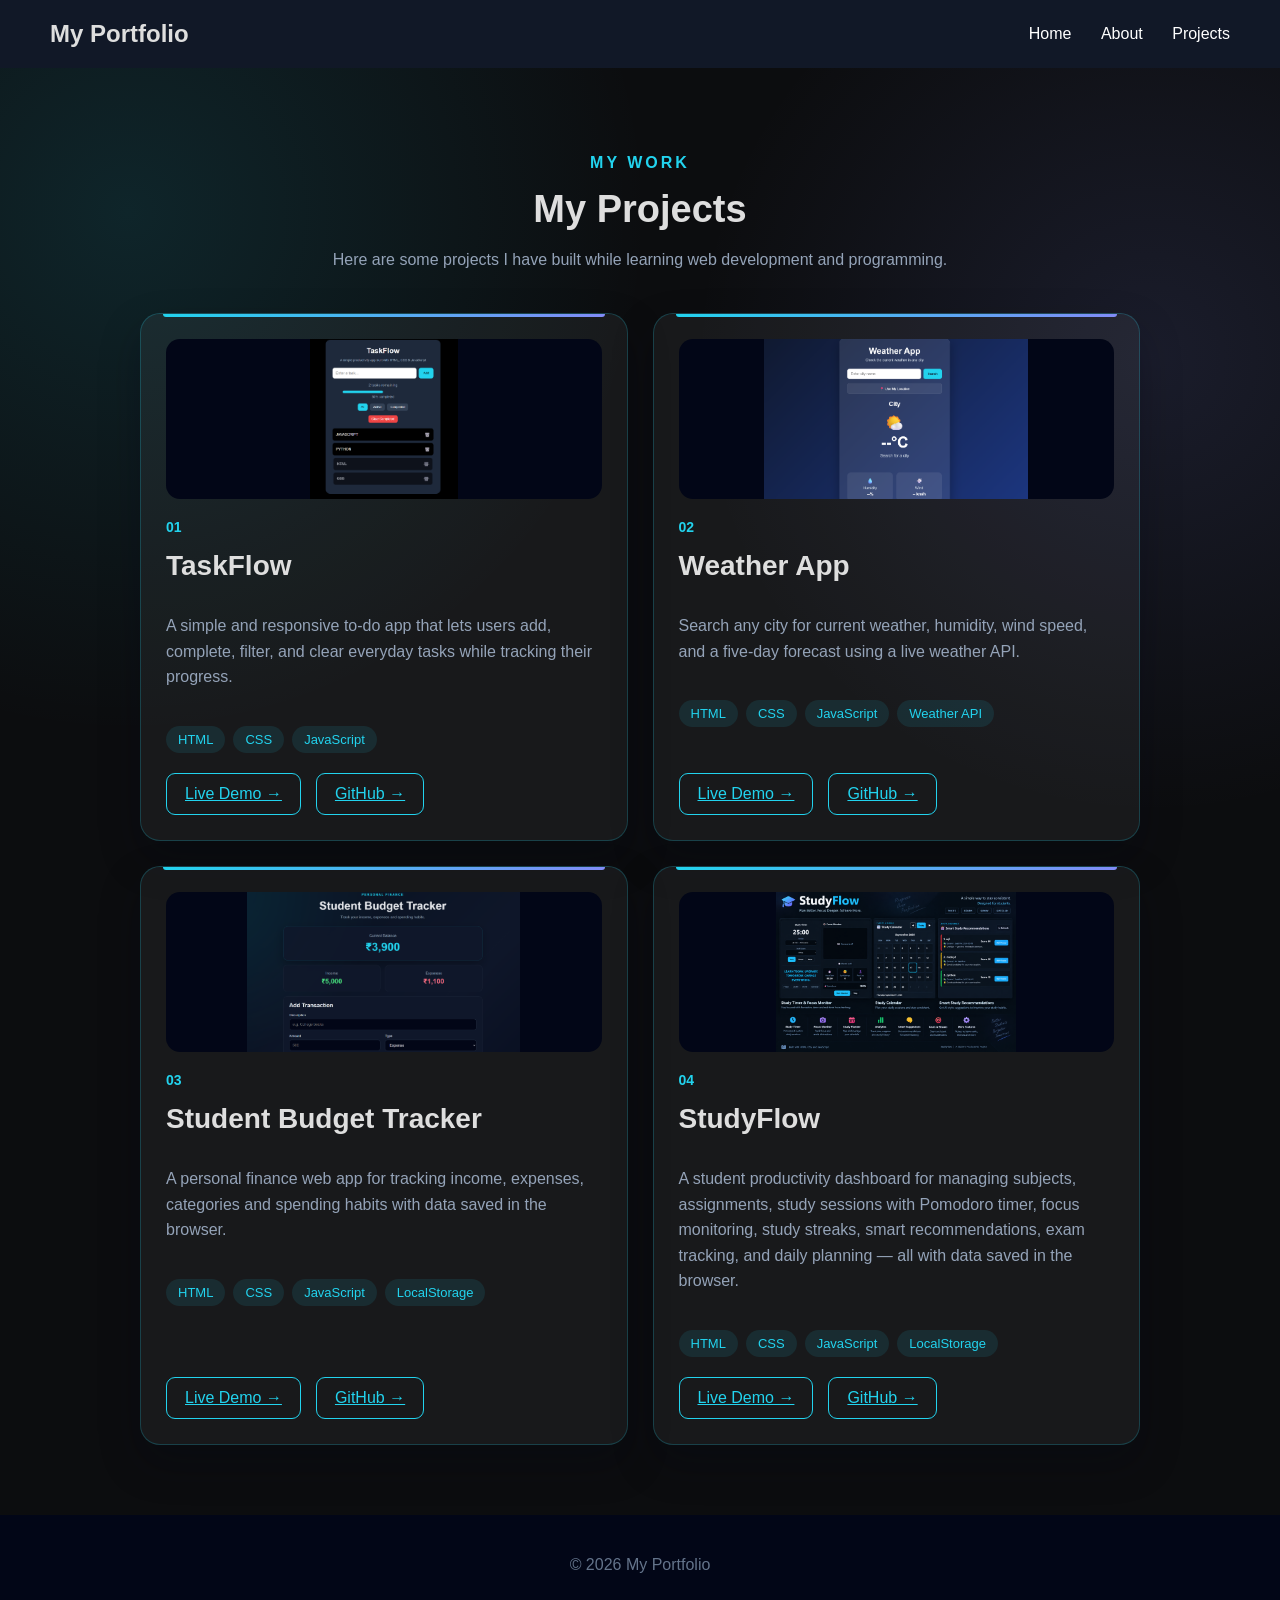
==== commit 2a7e84fe: "Add StudyFlow project card to portfolio with preview image" ====
--- a/projects.html
+++ b/projects.html
@@ -130,6 +130,43 @@
             >GitHub →</a>
           </div>
         </div>
+
+        <!-- StudyFlow -->
+
+        <div class="project-card">
+          <img
+            src="studyflow/images/studyflow-preview.png"
+            alt="StudyFlow - Student Productivity Dashboard"
+            class="project-image"
+          />
+
+          <div class="project-number">04</div>
+
+          <h2>StudyFlow</h2>
+
+          <p>
+            A student productivity dashboard for managing subjects, assignments,
+            study sessions with Pomodoro timer, focus monitoring, study streaks,
+            smart recommendations, exam tracking, and daily planning — all with
+            data saved in the browser.
+          </p>
+
+          <div class="tech">
+            <span>HTML</span>
+            <span>CSS</span>
+            <span>JavaScript</span>
+            <span>LocalStorage</span>
+          </div>
+
+          <div class="project-buttons">
+            <a href="studyflow/index.html">Live Demo →</a>
+            <a
+              href="https://github.com/maybeShankar/my-portfolio/tree/main/studyflow"
+              target="_blank"
+              rel="noopener noreferrer"
+            >GitHub →</a>
+          </div>
+        </div>
       </div>
     </main>
 
